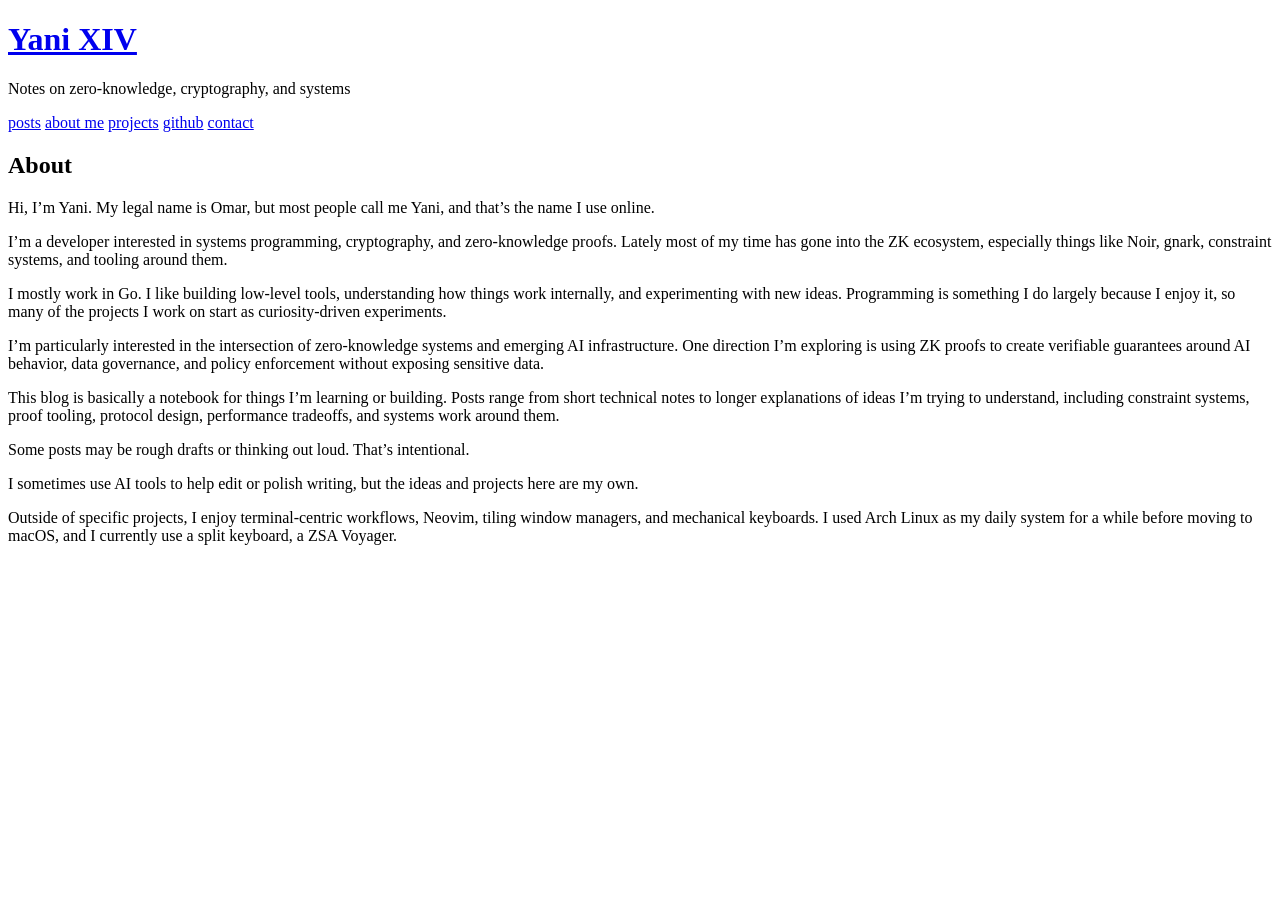
==== public/about/index.html @ c45ee386 "updates" ====
<!doctype html>
<html lang="en">
<head><script src="/livereload.js?mindelay=10&amp;v=2&amp;port=1313&amp;path=livereload" data-no-instant defer></script>
  <meta charset="utf-8">
<meta name="viewport" content="width=device-width, initial-scale=1">
<title>About | Yani XIV</title>
<meta name="description" content="Notes on zero-knowledge, cryptography, and systems">
<link href="https://fonts.googleapis.com/css2?family=Playfair+Display:wght@400;600;700&family=Inter:wght@400;500;600&display=swap" rel="stylesheet">
<link rel="stylesheet" href="/css/style.css">


</head>
<body>
  <div class="container">
    <header class="site-header">
  <h1 class="site-title"><a href="/">Yani XIV</a></h1>
  
  <p class="site-subtitle">Notes on zero-knowledge, cryptography, and systems</p>
  
  <nav class="site-nav" aria-label="Main navigation">
    
    <a href="/posts/">posts</a>
    
    <a href="/about/">about me</a>
    
    <a href="/projects/">projects</a>
    
    <a href="https://github.com/YaniXIV">github</a>
    
    <a href="/contact/">contact</a>
    
  </nav>
</header>

    <main class="content">
      
<article>
  <header class="article-header">
    <h1>About</h1>
    
  </header>

  <div class="prose">
    <p>Hi, I&rsquo;m Yani. My legal name is Omar, but most people call me Yani, and that&rsquo;s the name I use online.</p>
<p>I&rsquo;m a developer interested in systems programming, cryptography, and zero-knowledge proofs. Lately most of my time has gone into the ZK ecosystem, especially things like Noir, gnark, constraint systems, and tooling around them.</p>
<p>I mostly work in Go. I like building low-level tools, understanding how things work internally, and experimenting with new ideas. Programming is something I do largely because I enjoy it, so many of the projects I work on start as curiosity-driven experiments.</p>
<p>I&rsquo;m particularly interested in the intersection of zero-knowledge systems and emerging AI infrastructure. One direction I&rsquo;m exploring is using ZK proofs to create verifiable guarantees around AI behavior, data governance, and policy enforcement without exposing sensitive data.</p>
<p>This blog is basically a notebook for things I&rsquo;m learning or building. Posts range from short technical notes to longer explanations of ideas I&rsquo;m trying to understand, including constraint systems, proof tooling, protocol design, performance tradeoffs, and systems work around them.</p>
<p>Some posts may be rough drafts or thinking out loud. That&rsquo;s intentional.</p>
<p>I sometimes use AI tools to help edit or polish writing, but the ideas and projects here are my own.</p>
<p>Outside of specific projects, I enjoy terminal-centric workflows, Neovim, tiling window managers, and mechanical keyboards. I used Arch Linux as my daily system for a while before moving to macOS, and I currently use a split keyboard, a ZSA Voyager.</p>

  </div>

  
</article>

    </main>
  </div>
</body>
</html>
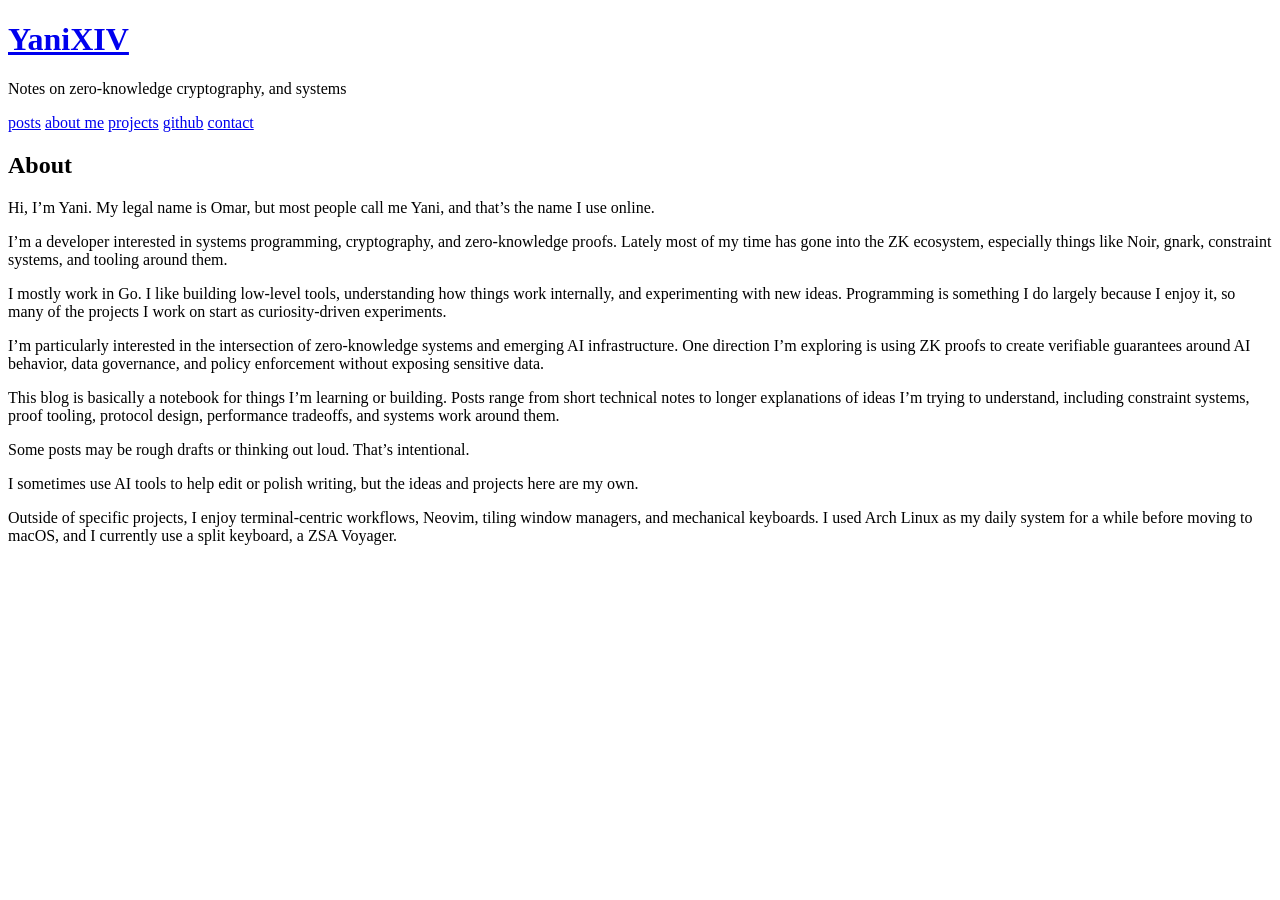
==== commit f0acd32b: "updates" ====
--- a/public/about/index.html
+++ b/public/about/index.html
@@ -3,8 +3,8 @@
 <head><script src="/livereload.js?mindelay=10&amp;v=2&amp;port=1313&amp;path=livereload" data-no-instant defer></script>
   <meta charset="utf-8">
 <meta name="viewport" content="width=device-width, initial-scale=1">
-<title>About | Yani XIV</title>
-<meta name="description" content="Notes on zero-knowledge, cryptography, and systems">
+<title>About | YaniXIV</title>
+<meta name="description" content="Notes on zero-knowledge cryptography, and systems">
 <link href="https://fonts.googleapis.com/css2?family=Playfair+Display:wght@400;600;700&family=Inter:wght@400;500;600&display=swap" rel="stylesheet">
 <link rel="stylesheet" href="/css/style.css">
 
@@ -13,9 +13,9 @@
 <body>
   <div class="container">
     <header class="site-header">
-  <h1 class="site-title"><a href="/">Yani XIV</a></h1>
+  <h1 class="site-title"><a href="/">YaniXIV</a></h1>
   
-  <p class="site-subtitle">Notes on zero-knowledge, cryptography, and systems</p>
+  <p class="site-subtitle">Notes on zero-knowledge cryptography, and systems</p>
   
   <nav class="site-nav" aria-label="Main navigation">
     
